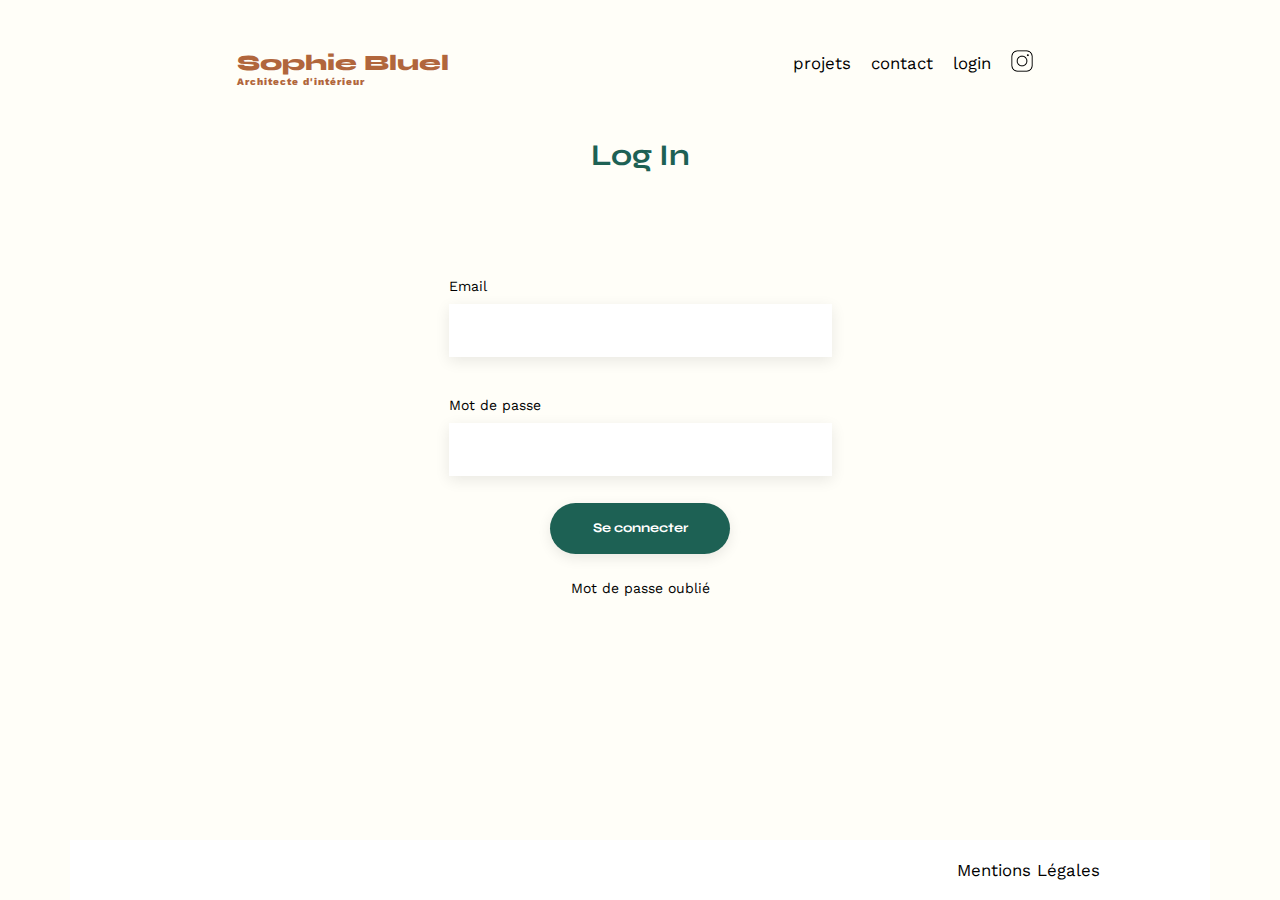
==== FrontEnd/login.html @ bdd8667c "Intégration du design de la page de formulaire" ====
<!DOCTYPE html>
<html lang="fr">
<head>
	<meta charset="UTF-8">
	<title>Sophie Bluel - Architecte d'intérieur</title>
	<meta name="viewport" content="width=device-width, initial-scale=1.0">
	<link rel="preconnect" href="https://fonts.googleapis.com">
	<link rel="preconnect" href="https://fonts.gstatic.com" crossorigin>
	<link href="https://fonts.googleapis.com/css2?family=Syne:wght@700;800&family=Work+Sans:wght@400;700;800&display=swap" rel="stylesheet">
	<meta name="description" content="">
	<link rel="stylesheet" href="./assets/style.css">
</head>
<body>
<header>
	<h1>Sophie Bluel <span>Architecte d'intérieur</span></h1>
	<nav>
		<ul>
			<li><a href="./index.html#portfolio">projets</a></li>
			<li><a href="./index.html#contact">contact</a></li>
			<li class="login_logout"><a href="./login.html">login</a></li>
			<li><img src="./assets/icons/instagram.png" alt="Instagram"></li>
		</ul>
	</nav>
</header>
<main>
	<h2>Log In</h2>
	<form class="login">
            <label for="emailInput">Email</label>
            <input id="emailInput" type="email"> 
            <label for="passwordInput">Mot de passe</label>
            <input id="passwordInput" type="password">        
        <input id="send-input" type="submit" value="Se connecter">
        <a href="mdp-oublie.html">Mot de passe oublié</a>
    </form>
</main>

<footer>
	<nav>
		<ul>
			<li>Mentions Légales</li>
		</ul>
	</nav>
</footer>
<!-- <script src="./script_login.js"></script> -->
</body>
</html>
---- FrontEnd/assets/style.css ----
/* http://meyerweb.com/eric/tools/css/reset/
   v2.0 | 20110126
   License: none (public domain)
*/
html, body, div, span, applet, object, iframe,
h1, h2, h3, h4, h5, h6, p, blockquote, pre,
a, abbr, acronym, address, big, cite, code,
del, dfn, em, img, ins, kbd, q, s, samp,
small, strike, strong, sub, sup, tt, var,
b, u, i, center,
dl, dt, dd, ol, ul, li,
fieldset, form, label, legend,
table, caption, tbody, tfoot, thead, tr, th, td,
article, aside, canvas, details, embed,
figure, figcaption, footer, header, hgroup,
menu, nav, output, ruby, section, summary,
time, mark, audio, video {
	margin: 0;
	padding: 0;
	border: 0;
	font-size: 100%;
	font: inherit;
	vertical-align: baseline;
}
/* HTML5 display-role reset for older browsers */
article, aside, details, figcaption, figure, footer, header, hgroup, menu, nav, section {
	display: block;
}
ol, ul {
	list-style: none;
}
blockquote, q {
	quotes: none;
}
blockquote:before,
blockquote:after,
q:before,
q:after {
	content: "";
	content: none;
}
table {
	border-collapse: collapse;
	border-spacing: 0;
}
/** end reset css**/
/* Variables CSS */
:root {
	--main-color: #1d6154;
	--secondary-color: #b3b3b3;
}

/* Styles globaux */
body {
	max-width: 1140px;
	margin: auto;
	font-family: "Work Sans";
	font-size: 14px;
	background: #fffef8;
	display: flex;
	flex-direction: column;
	min-height: 100vh;
}
header {
	display: flex;
	justify-content: space-around;
	margin: 50px 0;
}
main {
	display: flex;
	flex-direction: column;
	gap: 65px;
	flex: 1;

}

h1,
h2 {
	font-family: "Syne";
}

h1 {
	display: flex;
	flex-direction: column;
	font-size: 22px;
	font-weight: 800;
	color: #b1663c;
}

h1 > span {
	font-family: "Work Sans";
	font-size: 10px;
	letter-spacing: 0.1em;
}

h2 {
	text-align: center;
	font-weight: 700;
	font-size: 30px;
	color: var(--main-color);
}

header nav ul {
	display: flex;
	align-items: center;
	list-style-type: none;
}
footer {
	text-align: right;
	padding: 20px 100px;
	background-color: white;
	flex-shrink: 0;
}
li img {
	max-width: 22px;
}

nav li,
li:hover {
	padding: 0 10px;
	font-size: 1.2em;
}

li:hover {
	color: #b1663c;
}

/* Introduction Styles */
#introduction {
	display: flex;
	align-items: center;
	width: 87%;
	margin: 0 auto;
	padding-left: 29px;
}

#introduction figure,
#introduction article {
	flex: 1;
}

#introduction img {
	display: block;
	margin: auto;
	width: 80%;
}

#introduction h2 {
	margin-bottom: 1em;
	text-align: left;
}

#introduction p {
	margin-bottom: 0.5em;
}

/* Portfolio Styles */
#portfolio h2,
.gallery {
	text-align: center;
	margin-bottom: 1em;
}

.gallery {
	width: 100%;
	display: grid;
	grid-template-columns: 1fr 1fr 1fr;
	grid-column-gap: 20px;
	grid-row-gap: 20px;
}

.gallery img {
	width: 100%;
}
.filtres {
	grid-column: span 3;
	display: flex;
	justify-content: center;
	gap: 20px;
}
.filtres > * {
	border-radius: 60px;
	border: 1px solid #1d6154;
	padding: 10px 20px;
}
.active {
	background: #1d6154;
	color: white;
}
figcaption {
	text-align: left;
	font-size: 13px;
	padding-top: 10px;
}
/* Contact Styles */
#contact p {
	text-align: center;
}

#contact h2 {
	margin-bottom: 20px;
}

input[type="submit"] {
	font-family: "Syne";
	font-weight: 700;
	color: white;
	background-color: var(--main-color);
	margin: 2em auto;
	width: 180px;
	text-align: center;
	border-radius: 60px;
}
label {
	padding: 40px 0 10px 0;
}
/* Modale Styles */
.modaleContent,
.modaleContent2 {
	display: none;
	position: fixed;
}

.bground,
.bground2 {
	position: fixed;
	z-index: 1;
	left: 0;
	top: 0;
	height: 100%;
	width: 100%;
	overflow: auto;
	background-color: rgba(63, 63, 63, 0.4);
	margin-top: 0;
}

.modale,
.modale2 {
	position: fixed;
	background-color: white;
	width: 430px;
	height: 460px;
	border-radius: 10px;
	z-index: 2;
}

.fa-xmark,
.xmark2 {
	position: absolute;
	top: 12px;
	left: 394px;
	cursor: pointer;
}

.fa-arrow-left {
	position: relative;
	top: 12px;
	left: -45px;
	cursor: pointer;
}

/* page login */
form {
    margin: 0 auto;
		display: flex;
	flex-direction: column;
	width: fit-content;
}

input,
textarea {
	border-style: none;
	box-shadow: 0px 4px 14px 0px #00000017;
	min-height: 51px;
	width: 379px;
}
a,
a:visited {
	text-align: center;
	color: black;
	text-decoration: none;
}
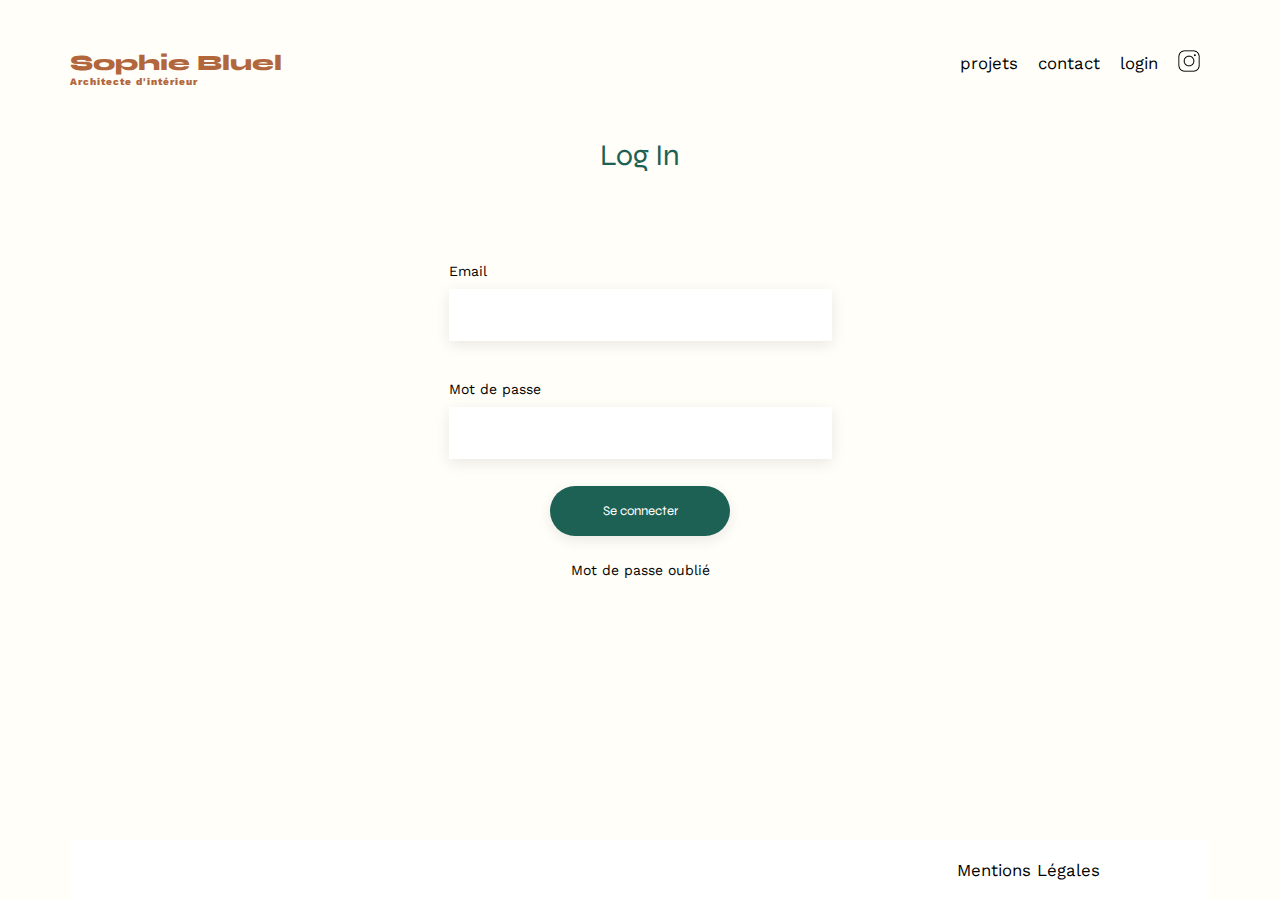
==== commit ffb3573b: "Refactoring" ====
--- a/FrontEnd/login.html
+++ b/FrontEnd/login.html
@@ -1,46 +1,47 @@
 <!DOCTYPE html>
 <html lang="fr">
-<head>
-	<meta charset="UTF-8">
-	<title>Sophie Bluel - Architecte d'intérieur</title>
-	<meta name="viewport" content="width=device-width, initial-scale=1.0">
-	<link rel="preconnect" href="https://fonts.googleapis.com">
-	<link rel="preconnect" href="https://fonts.gstatic.com" crossorigin>
-	<link href="https://fonts.googleapis.com/css2?family=Syne:wght@700;800&family=Work+Sans:wght@400;700;800&display=swap" rel="stylesheet">
-	<meta name="description" content="">
-	<link rel="stylesheet" href="./assets/style.css">
-</head>
-<body>
-<header>
-	<h1>Sophie Bluel <span>Architecte d'intérieur</span></h1>
-	<nav>
-		<ul>
-			<li><a href="./index.html#portfolio">projets</a></li>
-			<li><a href="./index.html#contact">contact</a></li>
-			<li class="login_logout"><a href="./login.html">login</a></li>
-			<li><img src="./assets/icons/instagram.png" alt="Instagram"></li>
-		</ul>
-	</nav>
-</header>
-<main>
-	<h2>Log In</h2>
-	<form class="login">
-            <label for="emailInput">Email</label>
-            <input id="emailInput" type="email"> 
-            <label for="passwordInput">Mot de passe</label>
-            <input id="passwordInput" type="password">        
-        <input id="send-input" type="submit" value="Se connecter">
-        <a href="mdp-oublie.html">Mot de passe oublié</a>
-    </form>
-</main>
-
-<footer>
-	<nav>
-		<ul>
-			<li>Mentions Légales</li>
-		</ul>
-	</nav>
-</footer>
-<!-- <script src="./script_login.js"></script> -->
-</body>
+	<head>
+		<meta charset="UTF-8">
+		<title>Sophie Bluel - Architecte d'intérieur</title>
+		<meta name="viewport" content="width=device-width, initial-scale=1.0">
+		<link rel="preconnect" href="https://fonts.googleapis.com">
+		<link rel="preconnect" href="https://fonts.gstatic.com" crossorigin>
+		<link href="https://fonts.googleapis.com/css2?family=Syne:wght@700;800&family=Work+Sans:wght@400;700;800&display=swap" rel="stylesheet">
+		<link rel="stylesheet" href="https://cdnjs.cloudflare.com/ajax/libs/font-awesome/6.2.1/css/all.min.css" integrity="sha512-MV7K8+y+gLIBoVD59lQIYicR65iaqukzvf/nwasF0nqhPay5w/9lJmVM2hMDcnK1OnMGCdVK+iQrJ7lzPJQd1w==" crossorigin="anonymous" referrerpolicy="no-referrer">
+		<meta name="description" content="">
+		<link rel="stylesheet" href="./assets/style.css">
+	</head>
+	<body>
+		<header>
+			<h1>Sophie Bluel <span>Architecte d'intérieur</span></h1>
+			<nav>
+				<ul>
+					<li><a href="./index.html#portfolio">projets</a></li>
+					<li><a href="./index.html#contact">contact</a></li>
+					<li class="login_logout"><a href="./login.html">login</a></li>
+					<li><img src="./assets/icons/instagram.png" alt="Instagram"></li>
+				</ul>
+			</nav>
+		</header>
+		<main>
+			<h2>Log In</h2>
+			<form>
+				<label for="emailInput">Email</label>
+				<input id="emailInput" type="email" required>
+				<label for="passwordInput">Mot de passe</label>
+				<input id="passwordInput" type="password" required>
+				<input id="send-input" type="submit" value="Se connecter">
+				<p id="error-message">Erreur dans l’identifiant ou le mot de passe</p>
+				<a href="#">Mot de passe oublié</a>
+			</form>
+		</main>
+		<footer>
+			<nav>
+				<ul>
+					<li>Mentions Légales</li>
+				</ul>
+			</nav>
+		</footer>
+		<script src="./script_log.js"></script>
+	</body>
 </html>
--- a/FrontEnd/assets/style.css
+++ b/FrontEnd/assets/style.css
@@ -2,19 +2,87 @@
    v2.0 | 20110126
    License: none (public domain)
 */
-html, body, div, span, applet, object, iframe,
-h1, h2, h3, h4, h5, h6, p, blockquote, pre,
-a, abbr, acronym, address, big, cite, code,
-del, dfn, em, img, ins, kbd, q, s, samp,
-small, strike, strong, sub, sup, tt, var,
-b, u, i, center,
-dl, dt, dd, ol, ul, li,
-fieldset, form, label, legend,
-table, caption, tbody, tfoot, thead, tr, th, td,
-article, aside, canvas, details, embed,
-figure, figcaption, footer, header, hgroup,
-menu, nav, output, ruby, section, summary,
-time, mark, audio, video {
+html,
+body,
+div,
+span,
+applet,
+object,
+iframe,
+h1,
+h2,
+h3,
+h4,
+h5,
+h6,
+p,
+blockquote,
+pre,
+a,
+abbr,
+acronym,
+address,
+big,
+cite,
+code,
+del,
+dfn,
+em,
+img,
+ins,
+kbd,
+q,
+s,
+samp,
+small,
+strike,
+strong,
+sub,
+sup,
+tt,
+var,
+b,
+u,
+i,
+center,
+dl,
+dt,
+dd,
+ol,
+ul,
+li,
+fieldset,
+form,
+label,
+legend,
+table,
+caption,
+tbody,
+tfoot,
+thead,
+tr,
+th,
+td,
+article,
+aside,
+canvas,
+details,
+embed,
+figure,
+figcaption,
+footer,
+header,
+hgroup,
+menu,
+nav,
+output,
+ruby,
+section,
+summary,
+time,
+mark,
+audio,
+video {
 	margin: 0;
 	padding: 0;
 	border: 0;
@@ -23,13 +91,25 @@
 	vertical-align: baseline;
 }
 /* HTML5 display-role reset for older browsers */
-article, aside, details, figcaption, figure, footer, header, hgroup, menu, nav, section {
+article,
+aside,
+details,
+figcaption,
+figure,
+footer,
+header,
+hgroup,
+menu,
+nav,
+section {
 	display: block;
 }
-ol, ul {
+ol,
+ul {
 	list-style: none;
 }
-blockquote, q {
+blockquote,
+q {
 	quotes: none;
 }
 blockquote:before,
@@ -47,36 +127,36 @@
 /* Variables CSS */
 :root {
 	--main-color: #1d6154;
+	--primary-color: #b1663c;
 	--secondary-color: #b3b3b3;
+	--background-color: #fffef8;
 }
 
 /* Styles globaux */
 body {
 	max-width: 1140px;
 	margin: auto;
-	font-family: "Work Sans";
+	font-family: "Work Sans", sans-serif;
 	font-size: 14px;
-	background: #fffef8;
+	background: var(--background-color);
 	display: flex;
 	flex-direction: column;
 	min-height: 100vh;
 }
 header {
 	display: flex;
-	justify-content: space-around;
+	justify-content: space-between;
 	margin: 50px 0;
 }
 main {
 	display: flex;
 	flex-direction: column;
-	gap: 65px;
 	flex: 1;
-
 }
 
 h1,
 h2 {
-	font-family: "Syne";
+	font-family: "Syne", sans-serif;
 }
 
 h1 {
@@ -84,18 +164,17 @@
 	flex-direction: column;
 	font-size: 22px;
 	font-weight: 800;
-	color: #b1663c;
+	color: var(--primary-color);
 }
 
 h1 > span {
-	font-family: "Work Sans";
+	font-family: "Work Sans", sans-serif;
 	font-size: 10px;
 	letter-spacing: 0.1em;
 }
 
 h2 {
 	text-align: center;
-	font-weight: 700;
 	font-size: 30px;
 	color: var(--main-color);
 }
@@ -103,7 +182,17 @@
 header nav ul {
 	display: flex;
 	align-items: center;
-	list-style-type: none;
+}
+li img {
+	max-width: 22px;
+}
+nav li {
+	padding: 0 10px;
+	font-size: 1.2em;
+}
+
+a:hover {
+	color: var(--primary-color);
 }
 footer {
 	text-align: right;
@@ -111,27 +200,11 @@
 	background-color: white;
 	flex-shrink: 0;
 }
-li img {
-	max-width: 22px;
-}
-
-nav li,
-li:hover {
-	padding: 0 10px;
-	font-size: 1.2em;
-}
-
-li:hover {
-	color: #b1663c;
-}
 
 /* Introduction Styles */
 #introduction {
 	display: flex;
 	align-items: center;
-	width: 87%;
-	margin: 0 auto;
-	padding-left: 29px;
 }
 
 #introduction figure,
@@ -140,9 +213,7 @@
 }
 
 #introduction img {
-	display: block;
-	margin: auto;
-	width: 80%;
+	width: 90%;
 }
 
 #introduction h2 {
@@ -155,36 +226,27 @@
 }
 
 /* Portfolio Styles */
-#portfolio h2,
 .gallery {
-	text-align: center;
-	margin-bottom: 1em;
-}
-
-.gallery {
-	width: 100%;
 	display: grid;
-	grid-template-columns: 1fr 1fr 1fr;
-	grid-column-gap: 20px;
-	grid-row-gap: 20px;
+	grid-template-columns: repeat(3, 1fr);
+	gap: 20px;
 }
 
 .gallery img {
 	width: 100%;
 }
 .filtres {
-	grid-column: span 3;
 	display: flex;
 	justify-content: center;
 	gap: 20px;
 }
 .filtres > * {
 	border-radius: 60px;
-	border: 1px solid #1d6154;
+	border: 1px solid var(--main-color);
 	padding: 10px 20px;
 }
 .active {
-	background: #1d6154;
+	background: var(--main-color);
 	color: white;
 }
 figcaption {
@@ -200,83 +262,199 @@
 #contact h2 {
 	margin-bottom: 20px;
 }
-
-input[type="submit"] {
-	font-family: "Syne";
-	font-weight: 700;
+/* page login */
+form {
+	margin: 50px auto;
+	display: flex;
+	flex-direction: column;
+	width: fit-content;
+}
+textarea, input {
+	width: 379px;
+}
+.button1, input, textarea, select{
+	border-style: none;
+	box-shadow: 0px 4px 14px 0px #00000017;
+	min-height: 50px;
+}
+a, a:visited {
+	text-align: center;
+	color: black;
+	text-decoration: none;
+}
+#error-message {
+	display: none;
+	color: red;
+	text-align: center;
+	padding: 10px;
+}
+input[type="submit"], .button1 {
+	font-family: "Syne", sans-serif;
 	color: white;
 	background-color: var(--main-color);
 	margin: 2em auto;
 	width: 180px;
-	text-align: center;
 	border-radius: 60px;
 }
 label {
 	padding: 40px 0 10px 0;
 }
+#portfolio {
+	display: flex;
+	flex-direction: column;
+	gap: 2rem;
+	margin: 80px auto;
+}
+.modif_button {
+	margin-top: -56px;
+	align-self: center;
+	margin-right: -300px;
+	gap: 5px;
+	flex-direction: row;
+	align-items: center;
+	display: none;
+}
 /* Modale Styles */
-.modaleContent,
-.modaleContent2 {
+.modal {
+	position: fixed;
+	display: flex;
+	align-items: center;
+	justify-content: center;
+	top: 0;
+	left: 0;
+	width: 100%;
+	height: 100%;
+	background: rgba(0, 0, 0, 0.3);
+}
+.modal-1 {
+	overflow: auto;
+	width: 630px;
+	max-width: calc(100vw - 20px);
+	max-height: calc(100vh - 20px);
+	padding: 20px;
+	background-color: white;
+	display: flex;
+	flex-direction: column;
+	align-items: center;
+	border-radius: 10px;
+}
+.modal-2 {
+	background: white;
+	padding: 20px;
 	display: none;
-	position: fixed;
-}
-
-.bground,
-.bground2 {
-	position: fixed;
-	z-index: 1;
-	left: 0;
-	top: 0;
-	height: 100%;
-	width: 100%;
-	overflow: auto;
-	background-color: rgba(63, 63, 63, 0.4);
-	margin-top: 0;
-}
-
-.modale,
-.modale2 {
-	position: fixed;
-	background-color: white;
-	width: 430px;
-	height: 460px;
-	border-radius: 10px;
-	z-index: 2;
-}
-
-.fa-xmark,
-.xmark2 {
+	text-align: center;
+}
+.titlemodal {
+	font-size: 26px;
+	text-align: center;
+	padding: 20px;
+}
+.fa-xmark {
+	align-self: flex-end;
+	float: inline-end;
+}
+.project-modale {
+	display: flex;
+	gap: 10px;
+	flex-wrap: wrap;
+	width: 80%;
+	padding-bottom: 30px;
+	border-bottom: 1px solid var(--secondary-color);
+}
+
+.project-modale img {
+	width: 77px;
+	height: 102px;
+	margin: 5px;
+}
+.trash {
+	position: relative;
+}
+i.fa-solid.fa-trash-can {
 	position: absolute;
-	top: 12px;
-	left: 394px;
+	bottom: 85px;
+	right: 10px;
+	color: white;
+	background-color: black;
+	text-align: center;
+	padding: 3px;
+	border-radius: 3px;
+}
+
+i.fa-solid.fa-arrow-left {
+	width: 20px;
+	height: 20px;
+	float: left;
+}
+i,
+a {
 	cursor: pointer;
 }
-
-.fa-arrow-left {
-	position: relative;
-	top: 12px;
-	left: -45px;
-	cursor: pointer;
-}
-
-/* page login */
-form {
-    margin: 0 auto;
-		display: flex;
-	flex-direction: column;
+.ajoutPhoto {
+	display: flex;
+	flex-direction: column;
+	align-items: center;
+	margin: 0 20px;
+	height: 170px;
+	background-color: #e8f1f6;
+	justify-content: space-around;
+}
+.fa-image {
+	color: #b9c5cc;
+	font-size: 60px;
+	line-height: normal;
+}
+
+.button3 {
+	all: unset;
+}
+
+.button3 label {
+	font-family: "Work Sans", sans-serif;
+	font-weight: 500;
+	font-size: 14px;
+	color: var(--main-color);
+	background-color: #cbd6dc;
+	padding: 10px 32px;
+	text-align: center;
+	border-radius: 50px;
+}
+
+.button3 input {
+	display: none;
+}
+label.button3 {
+    border-radius: 50px;
+    background: #CBD6DC;
+    color: #306685;
+    padding: 10px 33px;}
+
+.instruction {
+	font-size: 10px;
+}
+.modal-2 > form {
+	text-align: left;
+	margin: 0 20px 20px;
+	padding-bottom: 30px;
+	border-bottom: 1px solid #b3b3b3;
+}
+.btn_validate {
+	margin: 0 20px;
+	border-radius: 60px;
+	background: #a7a7a7;
+	color: white;
+	font-family: "Syne", sans-serif;
+	font-size: 14px;
+	border: none;
+	width: 237px;
+	height: 36px;
+}
+#categories {
+	color: #6c6c6c;
+}
+img.uploaded-photo {
+	height: 169px;
 	width: fit-content;
 }
-
-input,
-textarea {
-	border-style: none;
-	box-shadow: 0px 4px 14px 0px #00000017;
-	min-height: 51px;
-	width: 379px;
-}
-a,
-a:visited {
-	text-align: center;
-	color: black;
-	text-decoration: none;
-}
+.invalid {
+	box-shadow: 0 0 5px 1px red;}